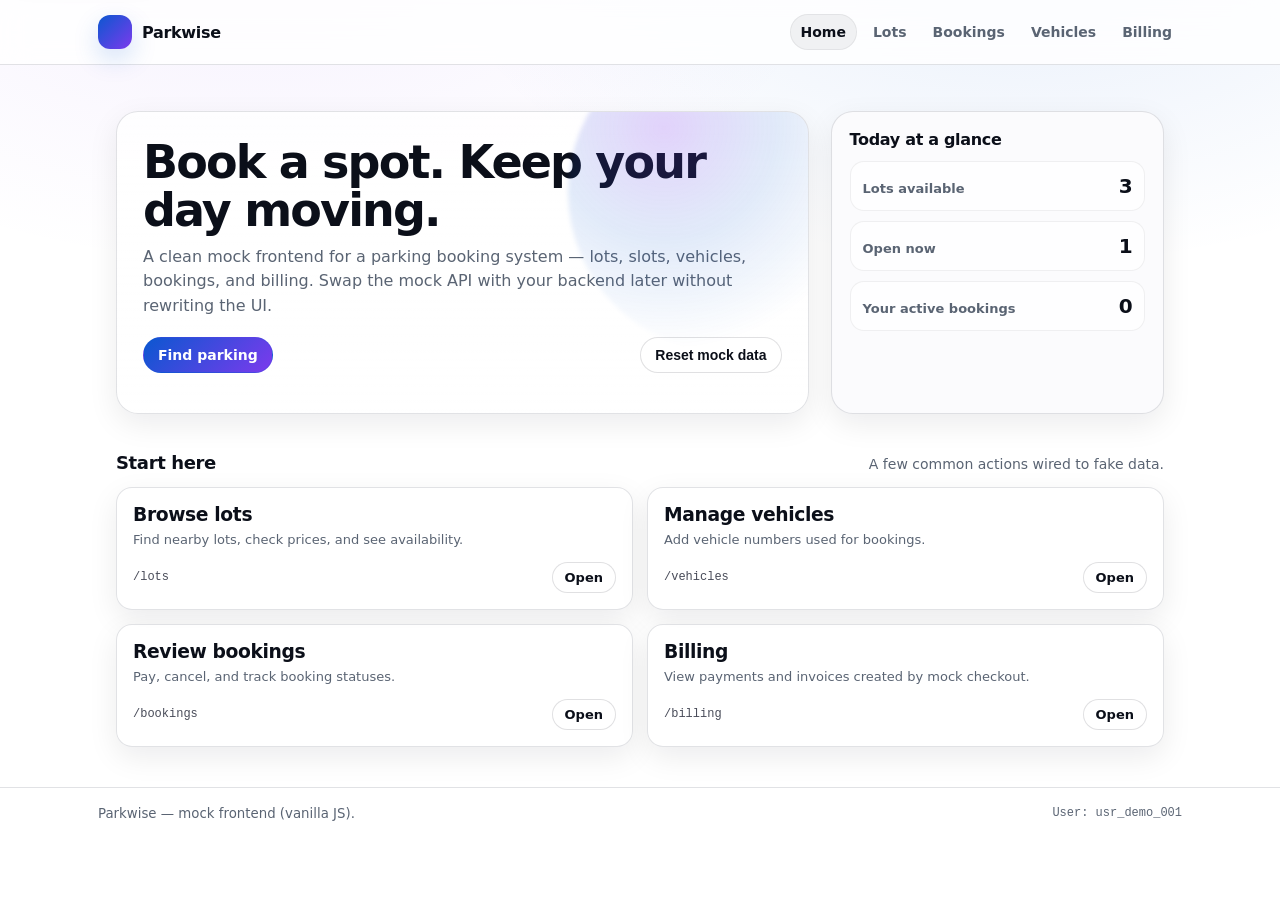
==== index.html @ 89c2ea4d "first commit" ====
<!doctype html>
<html lang="en">
  <head>
    <meta charset="UTF-8" />
    <meta name="viewport" content="width=device-width, initial-scale=1.0" />
    <meta name="color-scheme" content="light" />
    <title>Parkwise — Parking Booking</title>
    <meta
      name="description"
      content="A clean, extensible parking booking frontend with mock APIs."
    />
    <link rel="stylesheet" href="./styles.css" />
  </head>
  <body>
    <a class="skip-link" href="#main">Skip to content</a>
    <div id="app"></div>

    <noscript>
      <div class="noscript">
        This app requires JavaScript enabled.
      </div>
    </noscript>

    <script type="module" src="./index.js"></script>
  </body>
</html>
---- styles.css ----
:root{
  --bg: #ffffff;
  --bg-elev: #fbfbfd;
  --text: #0b0f19;
  --muted: #5a6473;
  --border: rgba(15, 23, 42, .12);
  --shadow: 0 18px 50px rgba(2, 6, 23, .08);
  --shadow-soft: 0 10px 30px rgba(2, 6, 23, .08);
  --focus: 2px solid rgba(37, 99, 235, .65);

  --brand: #0b57d0;
  --brand-2: #7c3aed;
  --success: #0f766e;
  --warning: #b45309;
  --danger: #b42318;

  --radius-sm: 10px;
  --radius-md: 16px;
  --radius-lg: 22px;

  --container: 1120px;
  --gutter: 18px;

  --font: ui-sans-serif, system-ui, -apple-system, "Segoe UI", Roboto, Helvetica, Arial, "Apple Color Emoji","Segoe UI Emoji";
  --mono: ui-monospace, SFMono-Regular, Menlo, Monaco, Consolas, "Liberation Mono", "Courier New", monospace;
}

*{ box-sizing: border-box; }
html, body{ height: 100%; }
body{
  margin: 0;
  font-family: var(--font);
  color: var(--text);
  background: radial-gradient(1000px 600px at 20% -10%, rgba(124, 58, 237, .08), transparent 60%),
              radial-gradient(1000px 600px at 80% -10%, rgba(11, 87, 208, .10), transparent 60%),
              var(--bg);
}

a{ color: inherit; text-decoration: none; }
a:hover{ text-decoration: none; }

.skip-link{
  position: absolute;
  top: 10px;
  left: 10px;
  padding: 10px 12px;
  border-radius: 10px;
  background: var(--bg);
  border: 1px solid var(--border);
  box-shadow: var(--shadow-soft);
  transform: translateY(-200%);
  transition: transform .18s ease;
  z-index: 9999;
}
.skip-link:focus{ transform: translateY(0); outline: none; }

.container{
  max-width: var(--container);
  margin: 0 auto;
  padding: 0 var(--gutter);
}

.app-shell{
  min-height: 100%;
  display: flex;
  flex-direction: column;
}

.topbar{
  position: sticky;
  top: 0;
  z-index: 50;
  background: rgba(255, 255, 255, .82);
  backdrop-filter: blur(14px);
  border-bottom: 1px solid var(--border);
}
.topbar-inner{
  display: flex;
  align-items: center;
  justify-content: space-between;
  gap: 14px;
  padding: 14px 0;
}
.brand{
  display: flex;
  align-items: center;
  gap: 10px;
  font-weight: 700;
  letter-spacing: -0.02em;
}
.brand-mark{
  width: 34px;
  height: 34px;
  border-radius: 12px;
  background: linear-gradient(135deg, rgba(11, 87, 208, 1), rgba(124, 58, 237, 1));
  box-shadow: 0 10px 26px rgba(11,87,208,.18);
}
.nav{
  display: flex;
  align-items: center;
  gap: 6px;
  flex-wrap: wrap;
}
.nav a{
  padding: 9px 10px;
  border-radius: 999px;
  color: var(--muted);
  font-weight: 600;
  font-size: 14px;
}
.nav a[aria-current="page"]{
  color: var(--text);
  background: rgba(2, 6, 23, .05);
  border: 1px solid rgba(2, 6, 23, .06);
}

main{
  flex: 1 1 auto;
}

.hero{
  padding: 46px 0 10px;
}
.hero-grid{
  display: grid;
  grid-template-columns: 1.35fr .65fr;
  gap: 22px;
  align-items: stretch;
}
.hero-card{
  border: 1px solid var(--border);
  background: linear-gradient(180deg, rgba(255,255,255,.78), rgba(255,255,255,.92));
  border-radius: var(--radius-lg);
  padding: 26px;
  box-shadow: var(--shadow-soft);
  overflow: hidden;
  position: relative;
}
.hero-card::before{
  content: "";
  position: absolute;
  inset: -80px -80px auto auto;
  width: 320px;
  height: 320px;
  border-radius: 999px;
  background: radial-gradient(circle at 30% 30%, rgba(124, 58, 237, .22), rgba(11, 87, 208, .12), transparent 70%);
  filter: blur(2px);
}
.hero h1{
  margin: 0 0 10px;
  font-size: clamp(30px, 3.8vw, 46px);
  letter-spacing: -0.04em;
  line-height: 1.05;
}
.hero p{
  margin: 0 0 18px;
  max-width: 62ch;
  color: var(--muted);
  line-height: 1.55;
}
.hero-aside{
  border: 1px solid var(--border);
  background: var(--bg-elev);
  border-radius: var(--radius-lg);
  padding: 18px;
  box-shadow: var(--shadow-soft);
}
.stat{
  display: grid;
  grid-template-columns: 1fr auto;
  align-items: baseline;
  padding: 12px 12px;
  border-radius: 14px;
  border: 1px solid rgba(2, 6, 23, .06);
  background: rgba(255, 255, 255, .7);
}
.stat + .stat{ margin-top: 10px; }
.stat .k{ font-size: 13px; color: var(--muted); font-weight: 600; }
.stat .v{ font-size: 20px; font-weight: 760; letter-spacing: -0.03em; }

.section{
  padding: 18px 0 40px;
}
.section-head{
  display: flex;
  align-items: baseline;
  justify-content: space-between;
  gap: 12px;
  margin: 10px 0 14px;
}
.section-title{
  margin: 0;
  font-size: 18px;
  letter-spacing: -0.02em;
}
.section-sub{
  margin: 0;
  color: var(--muted);
  font-size: 14px;
}

.grid{
  display: grid;
  grid-template-columns: repeat(12, 1fr);
  gap: 14px;
}

.card{
  border: 1px solid var(--border);
  background: rgba(255,255,255,.86);
  border-radius: var(--radius-md);
  box-shadow: var(--shadow-soft);
  overflow: hidden;
}
.card-body{ padding: 16px; }
.card-title{
  margin: 0 0 6px;
  font-weight: 740;
  letter-spacing: -0.02em;
}
.card-meta{
  margin: 0;
  color: var(--muted);
  font-size: 13px;
  line-height: 1.45;
}
.card-row{
  display: flex;
  align-items: center;
  justify-content: space-between;
  gap: 12px;
  margin-top: 12px;
}

.pill-row{
  display: flex;
  flex-wrap: wrap;
  gap: 8px;
  margin-top: 10px;
}
.pill{
  display: inline-flex;
  align-items: center;
  gap: 6px;
  font-size: 12px;
  font-weight: 650;
  color: rgba(2, 6, 23, .78);
  padding: 6px 10px;
  border-radius: 999px;
  border: 1px solid rgba(2, 6, 23, .10);
  background: rgba(2, 6, 23, .03);
}
.dot{
  width: 7px;
  height: 7px;
  border-radius: 999px;
  background: rgba(2, 6, 23, .35);
}
.dot.success{ background: rgba(15, 118, 110, .9); }
.dot.warning{ background: rgba(180, 83, 9, .9); }
.dot.danger{ background: rgba(180, 35, 24, .9); }

.btn{
  border: 1px solid rgba(2, 6, 23, .12);
  background: rgba(255,255,255,.9);
  color: var(--text);
  font-weight: 700;
  border-radius: 999px;
  padding: 10px 14px;
  cursor: pointer;
  transition: transform .06s ease, box-shadow .16s ease, background .16s ease;
  display: inline-flex;
  align-items: center;
  justify-content: center;
  gap: 8px;
  font-size: 14px;
  line-height: 1;
  user-select: none;
}
.btn:hover{
  background: rgba(2, 6, 23, .03);
  box-shadow: 0 12px 24px rgba(2, 6, 23, .10);
}
.btn:active{ transform: translateY(1px); }
.btn:focus{ outline: var(--focus); outline-offset: 2px; }
.btn.primary{
  border: 1px solid rgba(11, 87, 208, .20);
  background: linear-gradient(135deg, rgba(11, 87, 208, 1), rgba(124, 58, 237, 1));
  color: #fff;
}
.btn.primary:hover{
  box-shadow: 0 16px 30px rgba(11,87,208,.22);
}
.btn.danger{
  border: 1px solid rgba(180, 35, 24, .22);
  background: rgba(180, 35, 24, .08);
  color: rgba(120, 15, 10, .98);
}
.btn.ghost{
  background: transparent;
  border: 1px solid rgba(2,6,23,.12);
}
.btn.small{ padding: 8px 12px; font-size: 13px; }
.btn.block{ width: 100%; }
.btn[disabled]{ opacity: .55; cursor: not-allowed; box-shadow: none; }

.form{
  display: grid;
  gap: 12px;
}
.form-row{
  display: grid;
  grid-template-columns: 1fr 1fr;
  gap: 12px;
}
.field label{
  display: block;
  font-size: 12px;
  color: var(--muted);
  margin-bottom: 6px;
  font-weight: 700;
}
.control{
  width: 100%;
  padding: 11px 12px;
  border-radius: 14px;
  border: 1px solid rgba(2,6,23,.14);
  background: rgba(255,255,255,.92);
  font: inherit;
  font-size: 14px;
  color: var(--text);
}
.control:focus{
  outline: var(--focus);
  outline-offset: 2px;
}
.control::placeholder{ color: rgba(90, 100, 115, .75); }

.toolbar{
  display: flex;
  align-items: center;
  justify-content: space-between;
  gap: 10px;
  flex-wrap: wrap;
  margin: 10px 0 14px;
}
.toolbar-left, .toolbar-right{
  display: flex;
  align-items: center;
  gap: 10px;
  flex-wrap: wrap;
}

.table{
  width: 100%;
  border-collapse: collapse;
}
.table th{
  text-align: left;
  font-size: 12px;
  color: var(--muted);
  letter-spacing: .02em;
  font-weight: 800;
  padding: 12px 14px;
  border-bottom: 1px solid rgba(2,6,23,.10);
}
.table td{
  padding: 12px 14px;
  border-bottom: 1px solid rgba(2,6,23,.08);
  font-size: 14px;
}
.table tr:hover td{
  background: rgba(2, 6, 23, .02);
}
.mono{ font-family: var(--mono); font-size: 12px; color: rgba(2,6,23,.72); }

.badge{
  display: inline-flex;
  align-items: center;
  gap: 6px;
  font-size: 12px;
  font-weight: 750;
  padding: 6px 10px;
  border-radius: 999px;
  border: 1px solid rgba(2, 6, 23, .10);
  background: rgba(2, 6, 23, .03);
}
.badge.success{ border-color: rgba(15,118,110,.20); background: rgba(15,118,110,.08); color: rgba(7,79,76,.98); }
.badge.warning{ border-color: rgba(180,83,9,.22); background: rgba(180,83,9,.09); color: rgba(107,58,7,.98); }
.badge.danger{ border-color: rgba(180,35,24,.22); background: rgba(180,35,24,.09); color: rgba(120,15,10,.98); }

.footer{
  border-top: 1px solid var(--border);
  background: rgba(255,255,255,.78);
}
.footer-inner{
  padding: 18px 0;
  display: flex;
  align-items: center;
  justify-content: space-between;
  gap: 12px;
  flex-wrap: wrap;
}
.footer small{ color: var(--muted); }

.toast-host{
  position: fixed;
  right: 16px;
  bottom: 16px;
  display: grid;
  gap: 10px;
  z-index: 120;
}
.toast{
  width: min(420px, calc(100vw - 32px));
  border-radius: 16px;
  border: 1px solid rgba(2,6,23,.14);
  background: rgba(255,255,255,.92);
  box-shadow: var(--shadow);
  padding: 12px 12px;
  display: grid;
  grid-template-columns: 1fr auto;
  gap: 10px;
  align-items: start;
}
.toast .t-title{ font-weight: 800; margin: 0 0 4px; letter-spacing: -0.01em; }
.toast .t-msg{ margin: 0; color: var(--muted); font-size: 13px; line-height: 1.45; }

.modal-backdrop{
  position: fixed;
  inset: 0;
  background: rgba(2, 6, 23, .46);
  backdrop-filter: blur(8px);
  display: grid;
  place-items: center;
  z-index: 110;
  padding: 20px;
}
.modal{
  width: min(720px, 100%);
  border-radius: 22px;
  border: 1px solid rgba(255,255,255,.18);
  background: rgba(255,255,255,.96);
  box-shadow: var(--shadow);
  overflow: hidden;
}
.modal-head{
  padding: 14px 16px;
  display: flex;
  align-items: center;
  justify-content: space-between;
  gap: 12px;
  border-bottom: 1px solid rgba(2,6,23,.10);
}
.modal-head h3{
  margin: 0;
  font-size: 15px;
  letter-spacing: -0.02em;
}
.modal-body{ padding: 16px; }
.modal-foot{
  padding: 14px 16px;
  display: flex;
  justify-content: flex-end;
  gap: 10px;
  border-top: 1px solid rgba(2,6,23,.10);
}

.empty{
  border: 1px dashed rgba(2,6,23,.22);
  background: rgba(2,6,23,.02);
  border-radius: 18px;
  padding: 18px;
  color: var(--muted);
}

.noscript{
  margin: 14px;
  padding: 12px 14px;
  border-radius: 14px;
  border: 1px solid rgba(180,35,24,.22);
  background: rgba(180,35,24,.08);
  color: rgba(120,15,10,.98);
}

@media (max-width: 920px){
  .hero-grid{ grid-template-columns: 1fr; }
  .form-row{ grid-template-columns: 1fr; }
}
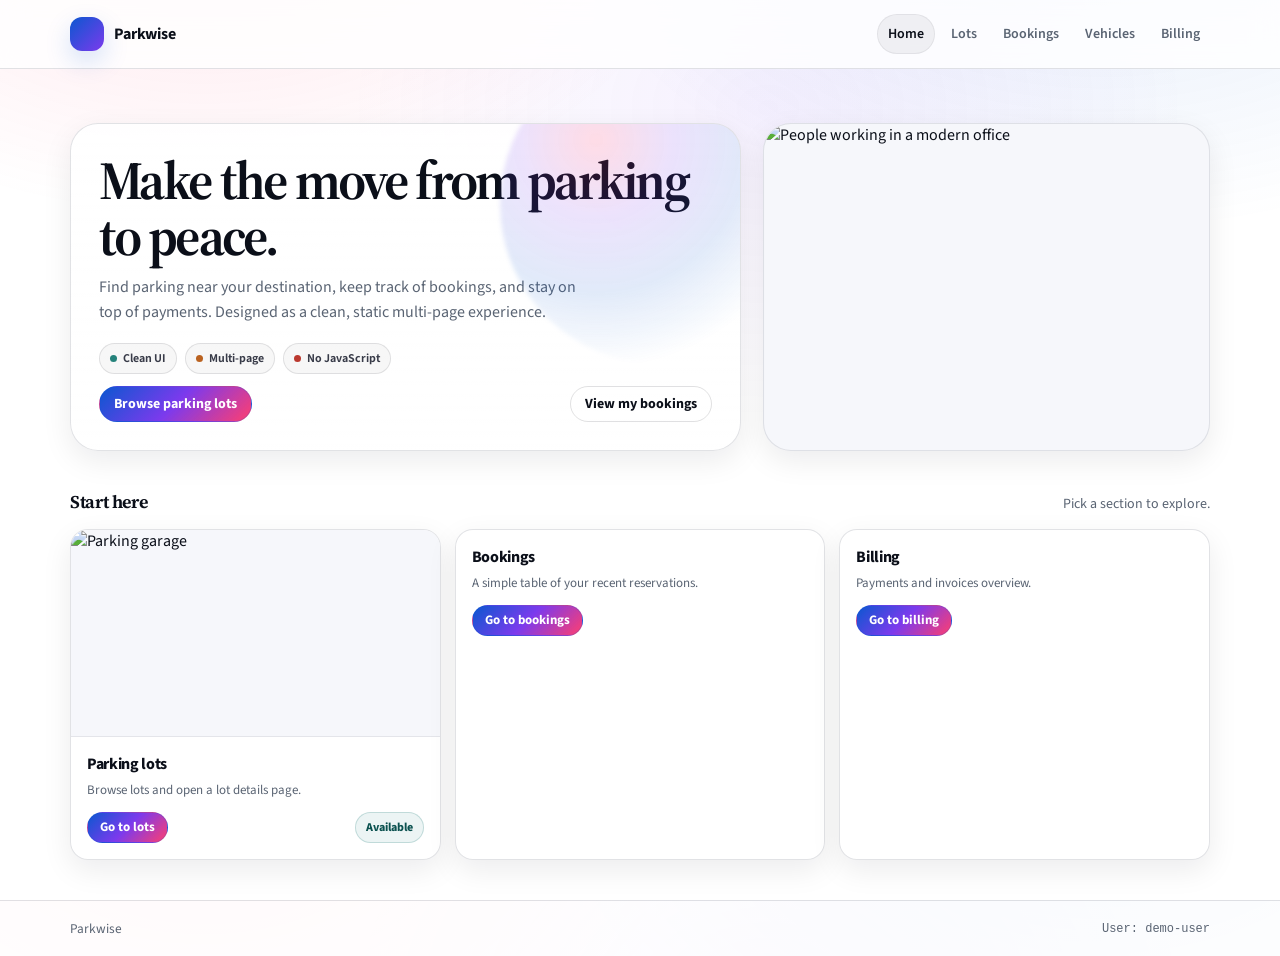
==== commit 49aec295: "Converted to just html css" ====
--- a/index.html
+++ b/index.html
@@ -4,23 +4,133 @@
     <meta charset="UTF-8" />
     <meta name="viewport" content="width=device-width, initial-scale=1.0" />
     <meta name="color-scheme" content="light" />
-    <title>Parkwise — Parking Booking</title>
+    <title>Home — Parkwise</title>
     <meta
       name="description"
       content="A clean, extensible parking booking frontend with mock APIs."
+    />
+    <link rel="preconnect" href="https://fonts.googleapis.com" />
+    <link rel="preconnect" href="https://fonts.gstatic.com" crossorigin />
+    <link
+      href="https://fonts.googleapis.com/css2?family=Source+Sans+3:wght@400;600;700&family=Source+Serif+4:wght@500;650;700&display=swap"
+      rel="stylesheet"
     />
     <link rel="stylesheet" href="./styles.css" />
   </head>
   <body>
     <a class="skip-link" href="#main">Skip to content</a>
-    <div id="app"></div>
+    <div class="app-shell">
+      <header class="topbar">
+        <div class="container">
+          <div class="topbar-inner">
+            <a class="brand" href="./index.html">
+              <span class="brand-mark" aria-hidden="true"></span>
+              <span>Parkwise</span>
+            </a>
 
-    <noscript>
-      <div class="noscript">
-        This app requires JavaScript enabled.
-      </div>
-    </noscript>
+            <nav class="nav" aria-label="Primary">
+              <a href="./index.html" aria-current="page">Home</a>
+              <a href="./lots.html">Lots</a>
+              <a href="./bookings.html">Bookings</a>
+              <a href="./vehicles.html">Vehicles</a>
+              <a href="./billing.html">Billing</a>
+            </nav>
+          </div>
+        </div>
+      </header>
 
-    <script type="module" src="./index.js"></script>
+      <main id="main">
+        <section class="hero">
+          <div class="container">
+            <div class="hero-grid">
+              <div class="hero-card">
+                <h1>Make the move from parking to peace.</h1>
+                <p>
+                  Find parking near your destination, keep track of bookings, and stay on top of payments.
+                  Designed as a clean, static multi-page experience.
+                </p>
+                <div class="pill-row" aria-label="Highlights">
+                  <span class="pill"><span class="dot dot--success" aria-hidden="true"></span> Clean UI</span>
+                  <span class="pill"><span class="dot dot--warning" aria-hidden="true"></span> Multi-page</span>
+                  <span class="pill"><span class="dot dot--danger" aria-hidden="true"></span> No JavaScript</span>
+                </div>
+                <div class="card-row">
+                  <a class="btn btn--primary" href="./lots.html">Browse parking lots</a>
+                  <a class="btn btn--ghost" href="./bookings.html">View my bookings</a>
+                </div>
+              </div>
+
+              <div class="hero-media" aria-label="Hero illustration">
+                <img
+                  src="https://images.unsplash.com/photo-1768796372362-05c256e61d8c?q=80&w=1170&auto=format&fit=crop&ixlib=rb-4.1.0&ixid=M3wxMjA3fDB8MHxwaG90by1wYWdlfHx8fGVufDB8fHx8fA%3D%3D"
+                  alt="People working in a modern office"
+                  loading="eager"
+                />
+              </div>
+            </div>
+          </div>
+        </section>
+
+        <section class="section">
+          <div class="container">
+            <div class="section-head">
+              <h2 class="section-title">Start here</h2>
+              <p class="section-sub">Pick a section to explore.</p>
+            </div>
+
+            <div class="grid">
+              <div class="card" style="grid-column: span 4;">
+                <div class="card-media">
+                  <img
+                    src="https://images.unsplash.com/photo-1622836270623-0a8072ed6eec?w=600&auto=format&fit=crop&q=60&ixlib=rb-4.1.0&ixid=M3wxMjA3fDB8MHxzZWFyY2h8N3x8UGFya2luZyUyMGdhcmFnZXxlbnwwfHwwfHx8MA%3D%3D"
+                    alt="Parking garage"
+                    loading="lazy"
+                  />
+                </div>
+                <div class="card-body">
+                  <div class="card-title">Parking lots</div>
+                  <p class="card-meta">Browse lots and open a lot details page.</p>
+                  <div class="card-row">
+                    <a class="btn btn--small btn--primary" href="./lots.html">Go to lots</a>
+                    <span class="badge badge--success">Available</span>
+                  </div>
+                </div>
+              </div>
+
+              <div class="card" style="grid-column: span 4;">
+                <div class="card-body">
+                  <div class="card-title">Bookings</div>
+                  <p class="card-meta">A simple table of your recent reservations.</p>
+                  <div class="card-row">
+                    <a class="btn btn--small btn--primary" href="./bookings.html">Go to bookings</a>
+                    <!-- <span class="badge badge--warning">Mock data</span> -->
+                  </div>
+                </div>
+              </div>
+
+              <div class="card" style="grid-column: span 4;">
+                <div class="card-body">
+                  <div class="card-title">Billing</div>
+                  <p class="card-meta">Payments and invoices overview.</p>
+                  <div class="card-row">
+                    <a class="btn btn--small btn--primary" href="./billing.html">Go to billing</a>
+                    <!-- <span class="badge badge--warning">Mock data</span> -->
+                  </div>
+                </div>
+              </div>
+            </div>
+          </div>
+        </section>
+      </main>
+
+      <footer class="footer">
+        <div class="container">
+          <div class="footer-inner">
+            <small>Parkwise</small>
+            <small class="mono">User: demo-user</small>
+          </div>
+        </div>
+      </footer>
+    </div>
   </body>
 </html>
--- a/styles.css
+++ b/styles.css
@@ -1,27 +1,32 @@
+/* Typography inspired by Adobe Careers University layout. */
 :root{
   --bg: #ffffff;
   --bg-elev: #fbfbfd;
+  --bg-soft: #f6f7fb;
   --text: #0b0f19;
   --muted: #5a6473;
   --border: rgba(15, 23, 42, .12);
   --shadow: 0 18px 50px rgba(2, 6, 23, .08);
   --shadow-soft: 0 10px 30px rgba(2, 6, 23, .08);
-  --focus: 2px solid rgba(37, 99, 235, .65);
+  --focus: 2px solid rgba(11, 87, 208, .50);
 
   --brand: #0b57d0;
   --brand-2: #7c3aed;
+  --accent: #ff2e63;
   --success: #0f766e;
   --warning: #b45309;
   --danger: #b42318;
 
-  --radius-sm: 10px;
-  --radius-md: 16px;
-  --radius-lg: 22px;
-
-  --container: 1120px;
-  --gutter: 18px;
-
-  --font: ui-sans-serif, system-ui, -apple-system, "Segoe UI", Roboto, Helvetica, Arial, "Apple Color Emoji","Segoe UI Emoji";
+  --radius-sm: 12px;
+  --radius-md: 18px;
+  --radius-lg: 28px;
+
+  --container: 1180px;
+  --gutter: 20px;
+
+  --font-sans: "Source Sans 3", ui-sans-serif, system-ui, -apple-system, "Segoe UI", Roboto, Helvetica, Arial, "Apple Color Emoji","Segoe UI Emoji";
+  --font-serif: "Source Serif 4", ui-serif, Georgia, Cambria, "Times New Roman", Times, serif;
+  --font: var(--font-sans);
   --mono: ui-monospace, SFMono-Regular, Menlo, Monaco, Consolas, "Liberation Mono", "Courier New", monospace;
 }
 
@@ -31,13 +36,23 @@
   margin: 0;
   font-family: var(--font);
   color: var(--text);
-  background: radial-gradient(1000px 600px at 20% -10%, rgba(124, 58, 237, .08), transparent 60%),
-              radial-gradient(1000px 600px at 80% -10%, rgba(11, 87, 208, .10), transparent 60%),
-              var(--bg);
+  background:
+    radial-gradient(900px 560px at 16% -10%, rgba(255, 46, 99, .12), transparent 55%),
+    radial-gradient(950px 620px at 86% -14%, rgba(11, 87, 208, .12), transparent 58%),
+    radial-gradient(700px 520px at 60% 12%, rgba(124, 58, 237, .08), transparent 60%),
+    var(--bg);
 }
 
 a{ color: inherit; text-decoration: none; }
 a:hover{ text-decoration: none; }
+
+h1, h2, h3{
+  font-family: var(--font-serif);
+  font-weight: 650;
+  letter-spacing: -0.03em;
+}
+
+p{ line-height: 1.6; }
 
 .skip-link{
   position: absolute;
@@ -86,7 +101,7 @@
   align-items: center;
   gap: 10px;
   font-weight: 700;
-  letter-spacing: -0.02em;
+  letter-spacing: -0.01em;
 }
 .brand-mark{
   width: 34px;
@@ -114,24 +129,26 @@
   border: 1px solid rgba(2, 6, 23, .06);
 }
 
+.nav a:focus{ outline: var(--focus); outline-offset: 2px; }
+
 main{
   flex: 1 1 auto;
 }
 
 .hero{
-  padding: 46px 0 10px;
+  padding: 54px 0 10px;
 }
 .hero-grid{
   display: grid;
-  grid-template-columns: 1.35fr .65fr;
+  grid-template-columns: 1.2fr .8fr;
   gap: 22px;
   align-items: stretch;
 }
 .hero-card{
   border: 1px solid var(--border);
-  background: linear-gradient(180deg, rgba(255,255,255,.78), rgba(255,255,255,.92));
+  background: linear-gradient(180deg, rgba(255,255,255,.86), rgba(255,255,255,.96));
   border-radius: var(--radius-lg);
-  padding: 26px;
+  padding: 28px;
   box-shadow: var(--shadow-soft);
   overflow: hidden;
   position: relative;
@@ -143,13 +160,13 @@
   width: 320px;
   height: 320px;
   border-radius: 999px;
-  background: radial-gradient(circle at 30% 30%, rgba(124, 58, 237, .22), rgba(11, 87, 208, .12), transparent 70%);
+  background: radial-gradient(circle at 30% 30%, rgba(255, 46, 99, .16), rgba(124, 58, 237, .14), rgba(11, 87, 208, .12), transparent 72%);
   filter: blur(2px);
 }
 .hero h1{
   margin: 0 0 10px;
-  font-size: clamp(30px, 3.8vw, 46px);
-  letter-spacing: -0.04em;
+  font-size: clamp(34px, 4.2vw, 56px);
+  letter-spacing: -0.05em;
   line-height: 1.05;
 }
 .hero p{
@@ -160,10 +177,64 @@
 }
 .hero-aside{
   border: 1px solid var(--border);
-  background: var(--bg-elev);
+  background: linear-gradient(180deg, rgba(246, 247, 251, .76), rgba(255, 255, 255, .86));
   border-radius: var(--radius-lg);
   padding: 18px;
   box-shadow: var(--shadow-soft);
+}
+
+.hero-media{
+  border: 1px solid rgba(15, 23, 42, .10);
+  background: var(--bg-soft);
+  border-radius: var(--radius-lg);
+  overflow: hidden;
+  box-shadow: var(--shadow-soft);
+}
+.hero-media img{
+  width: 100%;
+  height: 100%;
+  object-fit: cover;
+  display: block;
+}
+
+.page-hero{
+  padding: 34px 0 8px;
+}
+.page-hero-grid{
+  display: grid;
+  grid-template-columns: 1.25fr .75fr;
+  gap: 18px;
+  align-items: stretch;
+}
+.page-hero-card{
+  border: 1px solid var(--border);
+  background: linear-gradient(180deg, rgba(255,255,255,.86), rgba(255,255,255,.96));
+  border-radius: var(--radius-lg);
+  padding: 22px;
+  box-shadow: var(--shadow-soft);
+}
+.page-hero-title{
+  margin: 0 0 8px;
+  font-size: clamp(26px, 3.0vw, 38px);
+  line-height: 1.1;
+}
+.page-hero-sub{
+  margin: 0;
+  color: var(--muted);
+  max-width: 66ch;
+}
+.page-hero-media{
+  border: 1px solid rgba(15, 23, 42, .10);
+  background: var(--bg-soft);
+  border-radius: var(--radius-lg);
+  overflow: hidden;
+  box-shadow: var(--shadow-soft);
+}
+.page-hero-media img{
+  width: 100%;
+  height: 100%;
+  display: block;
+  object-fit: cover;
 }
 .stat{
   display: grid;
@@ -175,8 +246,8 @@
   background: rgba(255, 255, 255, .7);
 }
 .stat + .stat{ margin-top: 10px; }
-.stat .k{ font-size: 13px; color: var(--muted); font-weight: 600; }
-.stat .v{ font-size: 20px; font-weight: 760; letter-spacing: -0.03em; }
+.stat .stat-key{ font-size: 13px; color: var(--muted); font-weight: 600; }
+.stat .stat-value{ font-size: 20px; font-weight: 760; letter-spacing: -0.03em; }
 
 .section{
   padding: 18px 0 40px;
@@ -211,6 +282,18 @@
   border-radius: var(--radius-md);
   box-shadow: var(--shadow-soft);
   overflow: hidden;
+}
+
+.card-media{
+  aspect-ratio: 16 / 9;
+  background: var(--bg-soft);
+  border-bottom: 1px solid rgba(15, 23, 42, .08);
+}
+.card-media img{
+  width: 100%;
+  height: 100%;
+  object-fit: cover;
+  display: block;
 }
 .card-body{ padding: 16px; }
 .card-title{
@@ -256,9 +339,9 @@
   border-radius: 999px;
   background: rgba(2, 6, 23, .35);
 }
-.dot.success{ background: rgba(15, 118, 110, .9); }
-.dot.warning{ background: rgba(180, 83, 9, .9); }
-.dot.danger{ background: rgba(180, 35, 24, .9); }
+.dot--success{ background: rgba(15, 118, 110, .9); }
+.dot--warning{ background: rgba(180, 83, 9, .9); }
+.dot--danger{ background: rgba(180, 35, 24, .9); }
 
 .btn{
   border: 1px solid rgba(2, 6, 23, .12);
@@ -283,25 +366,25 @@
 }
 .btn:active{ transform: translateY(1px); }
 .btn:focus{ outline: var(--focus); outline-offset: 2px; }
-.btn.primary{
+.btn--primary{
   border: 1px solid rgba(11, 87, 208, .20);
-  background: linear-gradient(135deg, rgba(11, 87, 208, 1), rgba(124, 58, 237, 1));
+  background: linear-gradient(135deg, rgba(11, 87, 208, 1), rgba(124, 58, 237, 1), rgba(255, 46, 99, .92));
   color: #fff;
 }
-.btn.primary:hover{
+.btn--primary:hover{
   box-shadow: 0 16px 30px rgba(11,87,208,.22);
 }
-.btn.danger{
+.btn--danger{
   border: 1px solid rgba(180, 35, 24, .22);
   background: rgba(180, 35, 24, .08);
   color: rgba(120, 15, 10, .98);
 }
-.btn.ghost{
+.btn--ghost{
   background: transparent;
   border: 1px solid rgba(2,6,23,.12);
 }
-.btn.small{ padding: 8px 12px; font-size: 13px; }
-.btn.block{ width: 100%; }
+.btn--small{ padding: 8px 12px; font-size: 13px; }
+.btn--block{ width: 100%; }
 .btn[disabled]{ opacity: .55; cursor: not-allowed; box-shadow: none; }
 
 .form{
@@ -385,9 +468,9 @@
   border: 1px solid rgba(2, 6, 23, .10);
   background: rgba(2, 6, 23, .03);
 }
-.badge.success{ border-color: rgba(15,118,110,.20); background: rgba(15,118,110,.08); color: rgba(7,79,76,.98); }
-.badge.warning{ border-color: rgba(180,83,9,.22); background: rgba(180,83,9,.09); color: rgba(107,58,7,.98); }
-.badge.danger{ border-color: rgba(180,35,24,.22); background: rgba(180,35,24,.09); color: rgba(120,15,10,.98); }
+.badge--success{ border-color: rgba(15,118,110,.20); background: rgba(15,118,110,.08); color: rgba(7,79,76,.98); }
+.badge--warning{ border-color: rgba(180,83,9,.22); background: rgba(180,83,9,.09); color: rgba(107,58,7,.98); }
+.badge--danger{ border-color: rgba(180,35,24,.22); background: rgba(180,35,24,.09); color: rgba(120,15,10,.98); }
 
 .footer{
   border-top: 1px solid var(--border);
@@ -423,8 +506,8 @@
   gap: 10px;
   align-items: start;
 }
-.toast .t-title{ font-weight: 800; margin: 0 0 4px; letter-spacing: -0.01em; }
-.toast .t-msg{ margin: 0; color: var(--muted); font-size: 13px; line-height: 1.45; }
+.toast .toast-title{ font-weight: 800; margin: 0 0 4px; letter-spacing: -0.01em; }
+.toast .toast-message{ margin: 0; color: var(--muted); font-size: 13px; line-height: 1.45; }
 
 .modal-backdrop{
   position: fixed;
@@ -485,5 +568,6 @@
 
 @media (max-width: 920px){
   .hero-grid{ grid-template-columns: 1fr; }
+  .page-hero-grid{ grid-template-columns: 1fr; }
   .form-row{ grid-template-columns: 1fr; }
 }
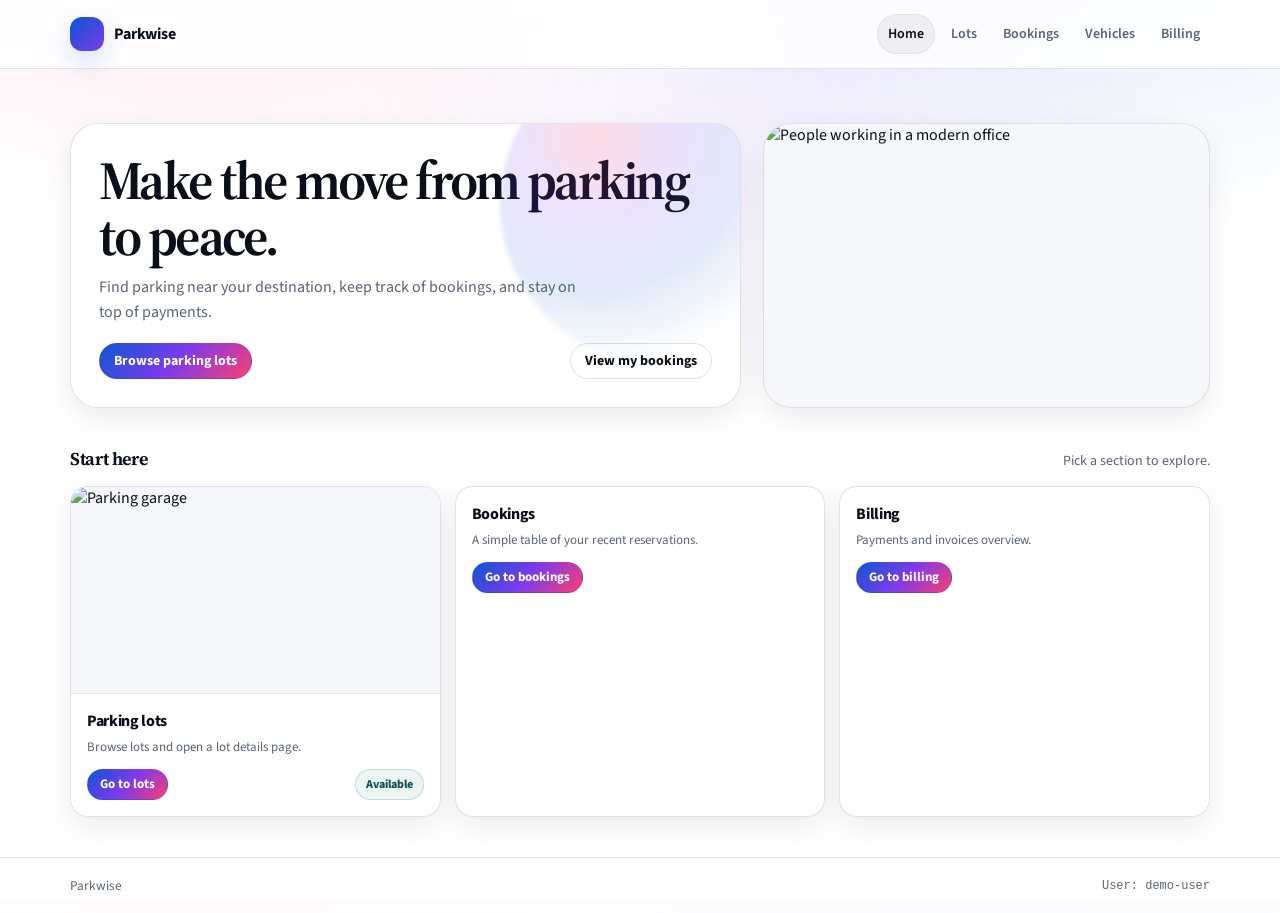
==== commit 9ad23837: "Improved UI" ====
--- a/index.html
+++ b/index.html
@@ -47,13 +47,7 @@
                 <h1>Make the move from parking to peace.</h1>
                 <p>
                   Find parking near your destination, keep track of bookings, and stay on top of payments.
-                  Designed as a clean, static multi-page experience.
                 </p>
-                <div class="pill-row" aria-label="Highlights">
-                  <span class="pill"><span class="dot dot--success" aria-hidden="true"></span> Clean UI</span>
-                  <span class="pill"><span class="dot dot--warning" aria-hidden="true"></span> Multi-page</span>
-                  <span class="pill"><span class="dot dot--danger" aria-hidden="true"></span> No JavaScript</span>
-                </div>
                 <div class="card-row">
                   <a class="btn btn--primary" href="./lots.html">Browse parking lots</a>
                   <a class="btn btn--ghost" href="./bookings.html">View my bookings</a>
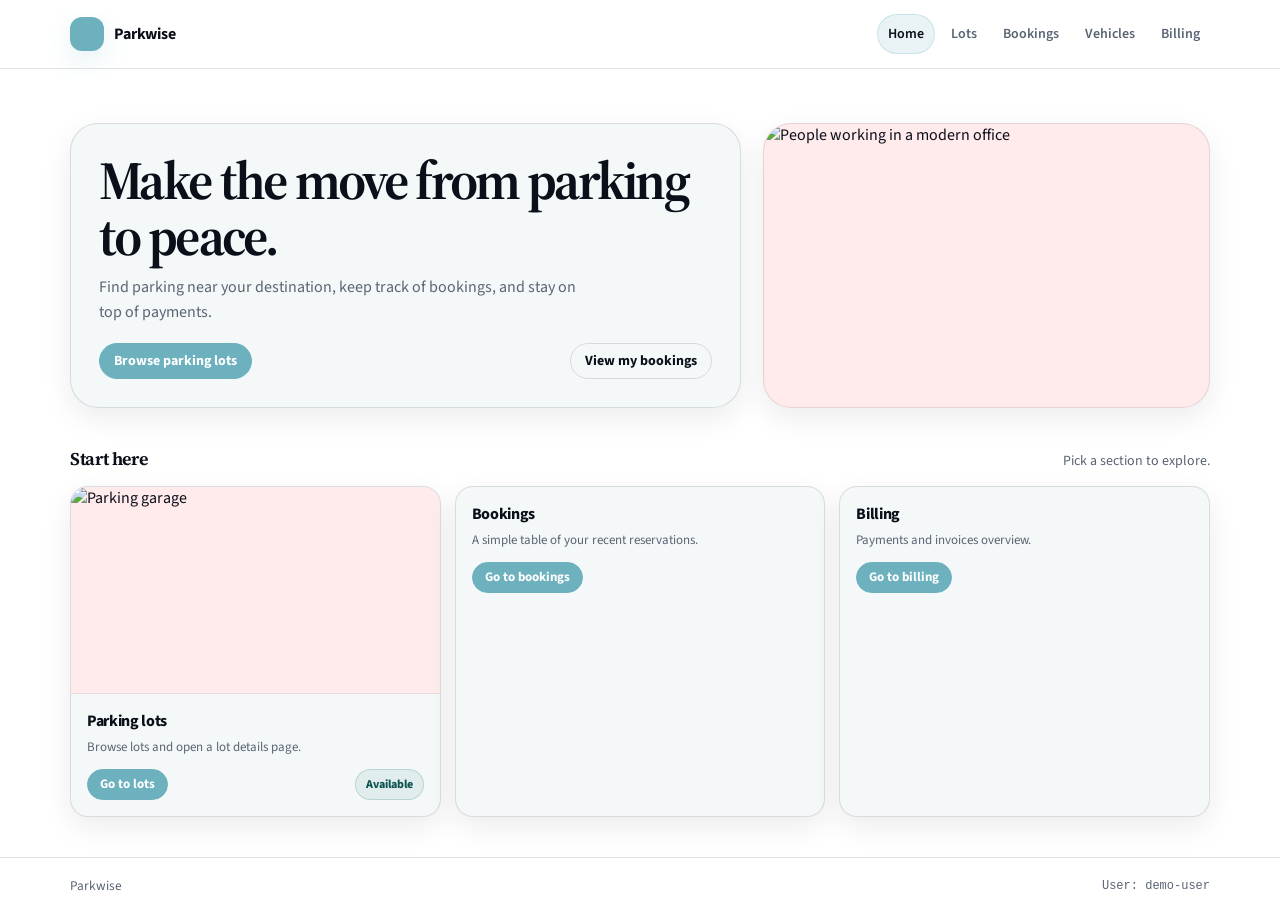
==== commit ccdc1c5d: "Updated CSS and added more functionalities" ====
--- a/index.html
+++ b/index.html
@@ -4,7 +4,7 @@
     <meta charset="UTF-8" />
     <meta name="viewport" content="width=device-width, initial-scale=1.0" />
     <meta name="color-scheme" content="light" />
-    <title>Home — Parkwise</title>
+    <title>Parkwise</title>
     <meta
       name="description"
       content="A clean, extensible parking booking frontend with mock APIs."
@@ -73,7 +73,7 @@
             </div>
 
             <div class="grid">
-              <div class="card" style="grid-column: span 4;">
+              <div class="card grid-span-4">
                 <div class="card-media">
                   <img
                     src="https://images.unsplash.com/photo-1622836270623-0a8072ed6eec?w=600&auto=format&fit=crop&q=60&ixlib=rb-4.1.0&ixid=M3wxMjA3fDB8MHxzZWFyY2h8N3x8UGFya2luZyUyMGdhcmFnZXxlbnwwfHwwfHx8MA%3D%3D"
@@ -91,7 +91,7 @@
                 </div>
               </div>
 
-              <div class="card" style="grid-column: span 4;">
+              <div class="card grid-span-4">
                 <div class="card-body">
                   <div class="card-title">Bookings</div>
                   <p class="card-meta">A simple table of your recent reservations.</p>
@@ -102,7 +102,7 @@
                 </div>
               </div>
 
-              <div class="card" style="grid-column: span 4;">
+              <div class="card grid-span-4">
                 <div class="card-body">
                   <div class="card-title">Billing</div>
                   <p class="card-meta">Payments and invoices overview.</p>
@@ -126,5 +126,6 @@
         </div>
       </footer>
     </div>
+    <script type="module" src="./js/main.js"></script>
   </body>
 </html>
--- a/styles.css
+++ b/styles.css
@@ -1,21 +1,20 @@
-/* Typography inspired by Adobe Careers University layout. */
 :root{
   --bg: #ffffff;
-  --bg-elev: #fbfbfd;
-  --bg-soft: #f6f7fb;
+  --bg-elev: #f4f8f8;
+  --bg-soft: #ffeaec;
   --text: #0b0f19;
   --muted: #5a6473;
   --border: rgba(15, 23, 42, .12);
   --shadow: 0 18px 50px rgba(2, 6, 23, .08);
   --shadow-soft: 0 10px 30px rgba(2, 6, 23, .08);
-  --focus: 2px solid rgba(11, 87, 208, .50);
-
-  --brand: #0b57d0;
-  --brand-2: #7c3aed;
-  --accent: #ff2e63;
-  --success: #0f766e;
-  --warning: #b45309;
-  --danger: #b42318;
+  --focus: 2px solid rgba(109, 177, 191, .50);
+
+  --brand: #6DB1BF;
+  --brand-2: #3F6C51;
+  --accent: #F39A9D;
+  --success: #3F6C51;
+  --warning: #F39A9D;
+  --danger: #B42318;
 
   --radius-sm: 12px;
   --radius-md: 18px;
@@ -36,11 +35,7 @@
   margin: 0;
   font-family: var(--font);
   color: var(--text);
-  background:
-    radial-gradient(900px 560px at 16% -10%, rgba(255, 46, 99, .12), transparent 55%),
-    radial-gradient(950px 620px at 86% -14%, rgba(11, 87, 208, .12), transparent 58%),
-    radial-gradient(700px 520px at 60% 12%, rgba(124, 58, 237, .08), transparent 60%),
-    var(--bg);
+  background: var(--bg);
 }
 
 a{ color: inherit; text-decoration: none; }
@@ -85,8 +80,7 @@
   position: sticky;
   top: 0;
   z-index: 50;
-  background: rgba(255, 255, 255, .82);
-  backdrop-filter: blur(14px);
+  background: rgba(255, 255, 255, .95);
   border-bottom: 1px solid var(--border);
 }
 .topbar-inner{
@@ -107,8 +101,8 @@
   width: 34px;
   height: 34px;
   border-radius: 12px;
-  background: linear-gradient(135deg, rgba(11, 87, 208, 1), rgba(124, 58, 237, 1));
-  box-shadow: 0 10px 26px rgba(11,87,208,.18);
+  background: var(--brand);
+  box-shadow: 0 10px 26px rgba(109,177,191,.18);
 }
 .nav{
   display: flex;
@@ -125,8 +119,8 @@
 }
 .nav a[aria-current="page"]{
   color: var(--text);
-  background: rgba(2, 6, 23, .05);
-  border: 1px solid rgba(2, 6, 23, .06);
+  background: rgba(109,177,191,.15);
+  border: 1px solid rgba(109,177,191,.25);
 }
 
 .nav a:focus{ outline: var(--focus); outline-offset: 2px; }
@@ -146,22 +140,16 @@
 }
 .hero-card{
   border: 1px solid var(--border);
-  background: linear-gradient(180deg, rgba(255,255,255,.86), rgba(255,255,255,.96));
+  background: var(--bg-elev);
   border-radius: var(--radius-lg);
   padding: 28px;
   box-shadow: var(--shadow-soft);
   overflow: hidden;
   position: relative;
 }
+
 .hero-card::before{
-  content: "";
-  position: absolute;
-  inset: -80px -80px auto auto;
-  width: 320px;
-  height: 320px;
-  border-radius: 999px;
-  background: radial-gradient(circle at 30% 30%, rgba(255, 46, 99, .16), rgba(124, 58, 237, .14), rgba(11, 87, 208, .12), transparent 72%);
-  filter: blur(2px);
+  display: none;
 }
 .hero h1{
   margin: 0 0 10px;
@@ -177,7 +165,7 @@
 }
 .hero-aside{
   border: 1px solid var(--border);
-  background: linear-gradient(180deg, rgba(246, 247, 251, .76), rgba(255, 255, 255, .86));
+  background: var(--bg-elev);
   border-radius: var(--radius-lg);
   padding: 18px;
   box-shadow: var(--shadow-soft);
@@ -208,7 +196,7 @@
 }
 .page-hero-card{
   border: 1px solid var(--border);
-  background: linear-gradient(180deg, rgba(255,255,255,.86), rgba(255,255,255,.96));
+  background: var(--bg-elev);
   border-radius: var(--radius-lg);
   padding: 22px;
   box-shadow: var(--shadow-soft);
@@ -278,7 +266,7 @@
 
 .card{
   border: 1px solid var(--border);
-  background: rgba(255,255,255,.86);
+  background: var(--bg-elev);
   border-radius: var(--radius-md);
   box-shadow: var(--shadow-soft);
   overflow: hidden;
@@ -296,6 +284,61 @@
   display: block;
 }
 .card-body{ padding: 16px; }
+
+.slot-grid{
+  display: flex;
+  flex-wrap: wrap;
+  gap: 10px;
+}
+.slot-option{
+  cursor: pointer;
+  border: 1px solid rgba(2,6,23,.12);
+  background: rgba(255,255,255,.9);
+  padding: 10px 14px;
+  border-radius: 12px;
+  font-weight: 600;
+  font-size: 14px;
+}
+.slot-option:hover{ background: rgba(2,6,23,.04); }
+.slot-option--selected{
+  border-color: var(--brand);
+  background: rgba(109,177,191,.12);
+  color: var(--brand);
+}
+.slot-type-btn{
+  cursor: pointer;
+  border: 1px solid rgba(2,6,23,.12);
+  background: rgba(255,255,255,.9);
+  padding: 8px 14px;
+  border-radius: 999px;
+  font-weight: 600;
+  font-size: 14px;
+}
+.slot-type-btn[aria-selected="true"]{
+  border-color: var(--brand);
+  background: rgba(109,177,191,.12);
+  color: var(--brand);
+}
+
+.payment-layout{
+  display: grid;
+  grid-template-columns: 1fr 1.2fr;
+  gap: 24px;
+  align-items: start;
+}
+@media (max-width: 720px){ .payment-layout{ grid-template-columns: 1fr; } }
+.payment-order{ max-width: 360px; }
+.payment-summary{
+  margin: 0;
+  display: grid;
+  grid-template-columns: 1fr auto;
+  gap: 8px 24px;
+  font-size: 14px;
+}
+.payment-summary dt{ color: var(--muted); font-weight: 600; }
+.payment-summary dd{ margin: 0; }
+.payment-summary .payment-total{ font-size: 16px; font-weight: 700; margin-top: 10px; padding-top: 10px; border-top: 1px solid var(--border); }
+.payment-form-card{ max-width: 420px; }
 .card-title{
   margin: 0 0 6px;
   font-weight: 740;
@@ -332,6 +375,14 @@
   border-radius: 999px;
   border: 1px solid rgba(2, 6, 23, .10);
   background: rgba(2, 6, 23, .03);
+}
+
+/* Ensure selected slot styling wins over generic .pill styling */
+.slot-option.slot-option--selected{
+  border-color: var(--brand);
+  background: rgba(109,177,191,.12);
+  color: var(--brand);
+  box-shadow: 0 0 0 3px rgba(109,177,191,.18);
 }
 .dot{
   width: 7px;
@@ -367,16 +418,16 @@
 .btn:active{ transform: translateY(1px); }
 .btn:focus{ outline: var(--focus); outline-offset: 2px; }
 .btn--primary{
-  border: 1px solid rgba(11, 87, 208, .20);
-  background: linear-gradient(135deg, rgba(11, 87, 208, 1), rgba(124, 58, 237, 1), rgba(255, 46, 99, .92));
+  border: 1px solid var(--brand);
+  background: var(--brand);
   color: #fff;
 }
 .btn--primary:hover{
-  box-shadow: 0 16px 30px rgba(11,87,208,.22);
+  box-shadow: 0 12px 20px rgba(109,177,191,.16);
 }
 .btn--danger{
-  border: 1px solid rgba(180, 35, 24, .22);
-  background: rgba(180, 35, 24, .08);
+  border: 1px solid var(--danger);
+  background: rgba(180, 35, 24, .12);
   color: rgba(120, 15, 10, .98);
 }
 .btn--ghost{
@@ -386,6 +437,29 @@
 .btn--small{ padding: 8px 12px; font-size: 13px; }
 .btn--block{ width: 100%; }
 .btn[disabled]{ opacity: .55; cursor: not-allowed; box-shadow: none; }
+
+.grid-span-4{ grid-column: span 4; }
+.grid-span-5{ grid-column: span 5; }
+.grid-span-6{ grid-column: span 6; }
+.grid-span-7{ grid-column: span 7; }
+.grid-span-8{ grid-column: span 8; }
+
+.margin-right-12{ margin-right: 12px; }
+.margin-top-8{ margin-top: 8px; }
+.margin-top-16{ margin-top: 16px; }
+.margin-top-18{ margin-top: 18px; }
+.margin-bottom-18{ margin-bottom: 18px; }
+
+.min-width-200{ min-width: 200px; }
+
+.display-none{ display: none; }
+
+.font-weight-800{ font-weight: 800; }
+
+.fare-display{
+  font-size: 18px;
+  margin-top: 4px;
+}
 
 .form{
   display: grid;
@@ -508,6 +582,9 @@
 }
 .toast .toast-title{ font-weight: 800; margin: 0 0 4px; letter-spacing: -0.01em; }
 .toast .toast-message{ margin: 0; color: var(--muted); font-size: 13px; line-height: 1.45; }
+.toast--success{ border-color: rgba(15,118,110,.25); background: rgba(15,118,110,.06); }
+.toast--error{ border-color: rgba(180,35,24,.25); background: rgba(180,35,24,.06); }
+.toast--info{ border-color: rgba(109,177,191,.2); background: rgba(109,177,191,.04); }
 
 .modal-backdrop{
   position: fixed;
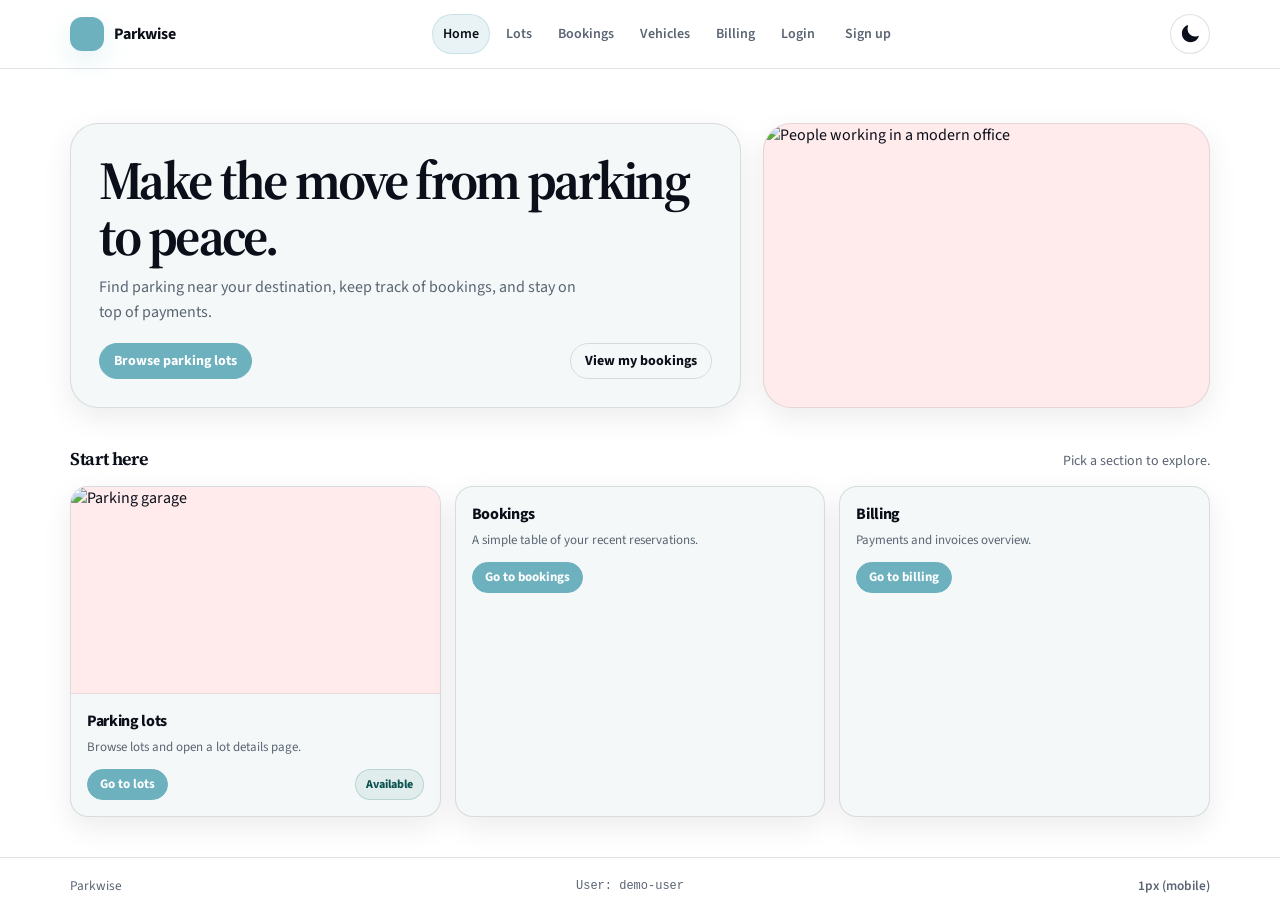
==== commit a10de8ec: "Added theme and some funcs" ====
--- a/index.html
+++ b/index.html
@@ -3,7 +3,7 @@
   <head>
     <meta charset="UTF-8" />
     <meta name="viewport" content="width=device-width, initial-scale=1.0" />
-    <meta name="color-scheme" content="light" />
+    <meta name="color-scheme" content="light dark" />
     <title>Parkwise</title>
     <meta
       name="description"
@@ -122,10 +122,16 @@
           <div class="footer-inner">
             <small>Parkwise</small>
             <small class="mono">User: demo-user</small>
+            <small class="viewport-info" id="viewport-info"></small>
           </div>
         </div>
       </footer>
     </div>
+    <button class="back-to-top" aria-label="Back to top" style="display: none;">
+      <svg viewBox="0 0 24 24" fill="none" xmlns="http://www.w3.org/2000/svg">
+        <path d="M12 4L4 12h5v8h6v-8h5l-8-8z" fill="currentColor"/>
+      </svg>
+    </button>
     <script type="module" src="./js/main.js"></script>
   </body>
 </html>
--- a/styles.css
+++ b/styles.css
@@ -27,6 +27,18 @@
   --font-serif: "Source Serif 4", ui-serif, Georgia, Cambria, "Times New Roman", Times, serif;
   --font: var(--font-sans);
   --mono: ui-monospace, SFMono-Regular, Menlo, Monaco, Consolas, "Liberation Mono", "Courier New", monospace;
+}
+
+[data-theme="dark"] {
+  --bg: #0b0f19;
+  --bg-elev: #1a1f2e;
+  --bg-soft: #2a2f3e;
+  --text: #ffffff;
+  --muted: #a5a9b6;
+  --border: rgba(255, 255, 255, .12);
+  --shadow: 0 18px 50px rgba(0, 0, 0, .3);
+  --shadow-soft: 0 10px 30px rgba(0, 0, 0, .3);
+  --focus: 2px solid rgba(109, 177, 191, .50);
 }
 
 *{ box-sizing: border-box; }
@@ -80,7 +92,7 @@
   position: sticky;
   top: 0;
   z-index: 50;
-  background: rgba(255, 255, 255, .95);
+  background: var(--bg);
   border-bottom: 1px solid var(--border);
 }
 .topbar-inner{
@@ -104,6 +116,11 @@
   background: var(--brand);
   box-shadow: 0 10px 26px rgba(109,177,191,.18);
 }
+
+[data-theme="dark"] .brand-mark {
+  box-shadow: 0 10px 26px rgba(109,177,191,.3);
+}
+
 .nav{
   display: flex;
   align-items: center;
@@ -338,6 +355,10 @@
 .payment-summary dt{ color: var(--muted); font-weight: 600; }
 .payment-summary dd{ margin: 0; }
 .payment-summary .payment-total{ font-size: 16px; font-weight: 700; margin-top: 10px; padding-top: 10px; border-top: 1px solid var(--border); }
+
+.payment-summary-title {
+  font-weight: 800;
+}
 .payment-form-card{ max-width: 420px; }
 .card-title{
   margin: 0 0 6px;
@@ -438,6 +459,62 @@
 .btn--block{ width: 100%; }
 .btn[disabled]{ opacity: .55; cursor: not-allowed; box-shadow: none; }
 
+.theme-toggle {
+  border: 1px solid rgba(2, 6, 23, .12);
+  background: rgba(255,255,255,.9);
+  color: var(--text);
+  border-radius: 50%;
+  width: 40px;
+  height: 40px;
+  cursor: pointer;
+  transition: background .16s ease, box-shadow .16s ease;
+  display: flex;
+  align-items: center;
+  justify-content: center;
+  padding: 0;
+  margin-left: 12px;
+}
+
+.theme-toggle:hover {
+  background: rgba(2, 6, 23, .03);
+  box-shadow: 0 8px 16px rgba(2, 6, 23, .10);
+}
+
+.theme-toggle:focus {
+  outline: var(--focus);
+  outline-offset: 2px;
+}
+
+.theme-toggle .theme-icon {
+  width: 20px;
+  height: 20px;
+}
+
+.theme-toggle .theme-icon--light {
+  display: none;
+}
+
+.theme-toggle .theme-icon--dark {
+  display: block;
+}
+
+[data-theme="dark"] .theme-toggle {
+  border: 1px solid rgba(255, 255, 255, .12);
+  background: rgba(0, 0, 0, .2);
+}
+
+[data-theme="dark"] .theme-toggle:hover {
+  background: rgba(255, 255, 255, .1);
+}
+
+[data-theme="dark"] .theme-toggle .theme-icon--light {
+  display: block;
+}
+
+[data-theme="dark"] .theme-toggle .theme-icon--dark {
+  display: none;
+}
+
 .grid-span-4{ grid-column: span 4; }
 .grid-span-5{ grid-column: span 5; }
 .grid-span-6{ grid-column: span 6; }
@@ -461,6 +538,27 @@
   margin-top: 4px;
 }
 
+.auth-status{
+  display: inline-flex;
+  align-items: center;
+  gap: 10px;
+}
+
+.auth-name{
+  font-weight: 700;
+  color: var(--muted);
+}
+
+.auth-link{
+  font-size: 13px;
+  color: var(--muted);
+  text-decoration: none;
+}
+
+.auth-link:hover{
+  text-decoration: underline;
+}
+
 .form{
   display: grid;
   gap: 12px;
@@ -481,8 +579,8 @@
   width: 100%;
   padding: 11px 12px;
   border-radius: 14px;
-  border: 1px solid rgba(2,6,23,.14);
-  background: rgba(255,255,255,.92);
+  border: 1px solid var(--border);
+  background: var(--bg);
   font: inherit;
   font-size: 14px;
   color: var(--text);
@@ -491,7 +589,7 @@
   outline: var(--focus);
   outline-offset: 2px;
 }
-.control::placeholder{ color: rgba(90, 100, 115, .75); }
+.control::placeholder{ color: var(--muted); }
 
 .toolbar{
   display: flex;
@@ -548,7 +646,7 @@
 
 .footer{
   border-top: 1px solid var(--border);
-  background: rgba(255,255,255,.78);
+  background: var(--bg);
 }
 .footer-inner{
   padding: 18px 0;
@@ -559,6 +657,17 @@
   flex-wrap: wrap;
 }
 .footer small{ color: var(--muted); }
+
+.viewport-info {
+  color: var(--brand);
+  font-weight: 600;
+}
+
+@media (max-width: 480px) {
+  .viewport-info {
+    display: none;
+  }
+}
 
 .toast-host{
   position: fixed;
@@ -599,8 +708,8 @@
 .modal{
   width: min(720px, 100%);
   border-radius: 22px;
-  border: 1px solid rgba(255,255,255,.18);
-  background: rgba(255,255,255,.96);
+  border: 1px solid var(--border);
+  background: var(--bg);
   box-shadow: var(--shadow);
   overflow: hidden;
 }
@@ -610,12 +719,19 @@
   align-items: center;
   justify-content: space-between;
   gap: 12px;
-  border-bottom: 1px solid rgba(2,6,23,.10);
+  border-bottom: 1px solid var(--border);
 }
 .modal-head h3{
   margin: 0;
   font-size: 15px;
   letter-spacing: -0.02em;
+  flex: 1;
+}
+
+.modal-close-btn{
+  font-size: 24px;
+  padding: 0 8px;
+  flex-shrink: 0;
 }
 .modal-body{ padding: 16px; }
 .modal-foot{
@@ -643,6 +759,70 @@
   color: rgba(120,15,10,.98);
 }
 
+/* Back to Top Button */
+.back-to-top {
+  position: fixed;
+  bottom: 20px;
+  right: 20px;
+  width: 50px;
+  height: 50px;
+  border-radius: 50%;
+  background: var(--brand);
+  color: white;
+  border: none;
+  cursor: pointer;
+  box-shadow: var(--shadow);
+  transition: all 0.3s ease;
+  z-index: 1000;
+  display: flex;
+  align-items: center;
+  justify-content: center;
+  opacity: 0;
+  transform: translateY(100px);
+}
+
+.back-to-top.visible {
+  opacity: 1;
+  transform: translateY(0);
+}
+
+.back-to-top:hover {
+  background: var(--brand-2);
+  box-shadow: var(--shadow-soft);
+  transform: translateY(-2px);
+}
+
+.back-to-top:active {
+  transform: translateY(0);
+}
+
+.back-to-top svg {
+  width: 24px;
+  height: 24px;
+}
+
+@media (max-width: 768px) {
+  .back-to-top {
+    bottom: 15px;
+    right: 15px;
+    width: 45px;
+    height: 45px;
+  }
+  
+  .back-to-top svg {
+    width: 20px;
+    height: 20px;
+  }
+}
+
+/* Visibility utilities */
+.is-hidden{ display: none !important; }
+.is-visible{ display: block !important; }
+
+/* Message color utilities */
+.text-error{ color: var(--danger); }
+.text-success{ color: var(--success); }
+
 @media (max-width: 920px){
   .hero-grid{ grid-template-columns: 1fr; }
   .page-hero-grid{ grid-template-columns: 1fr; }
